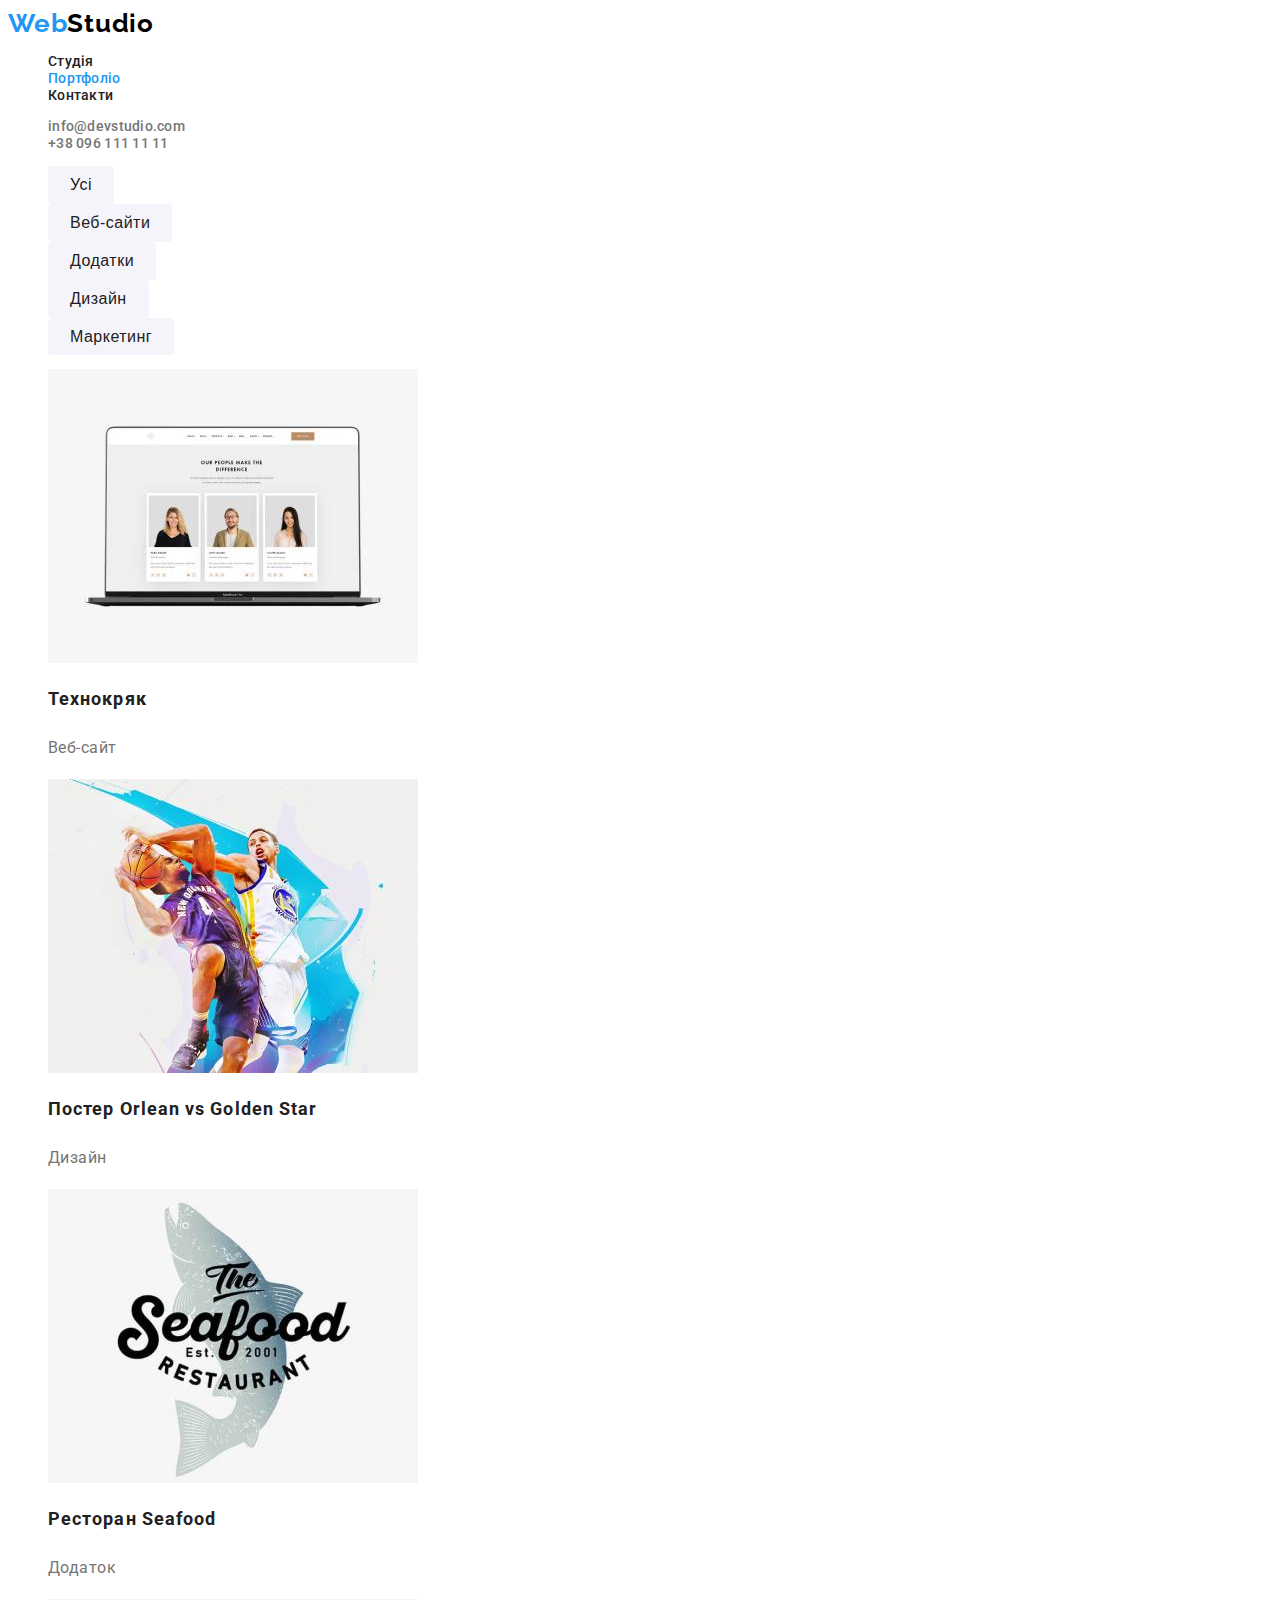
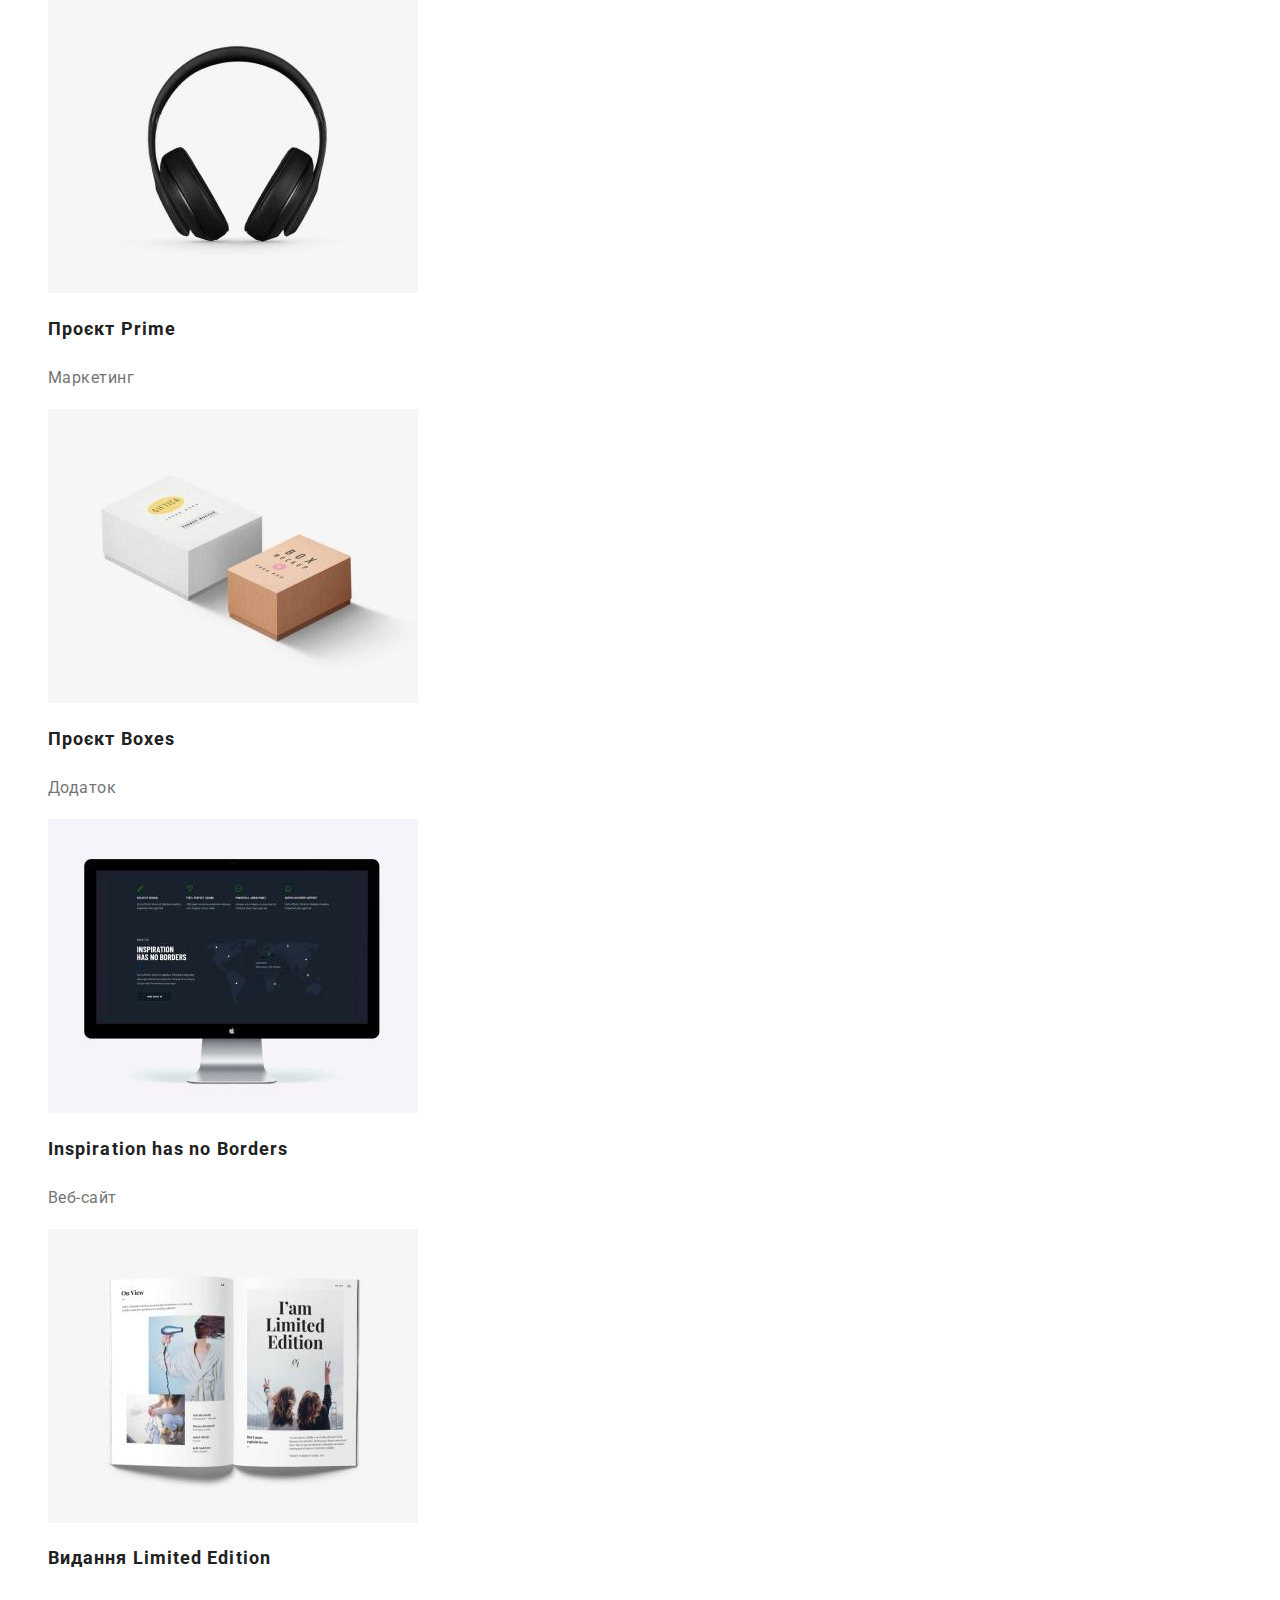
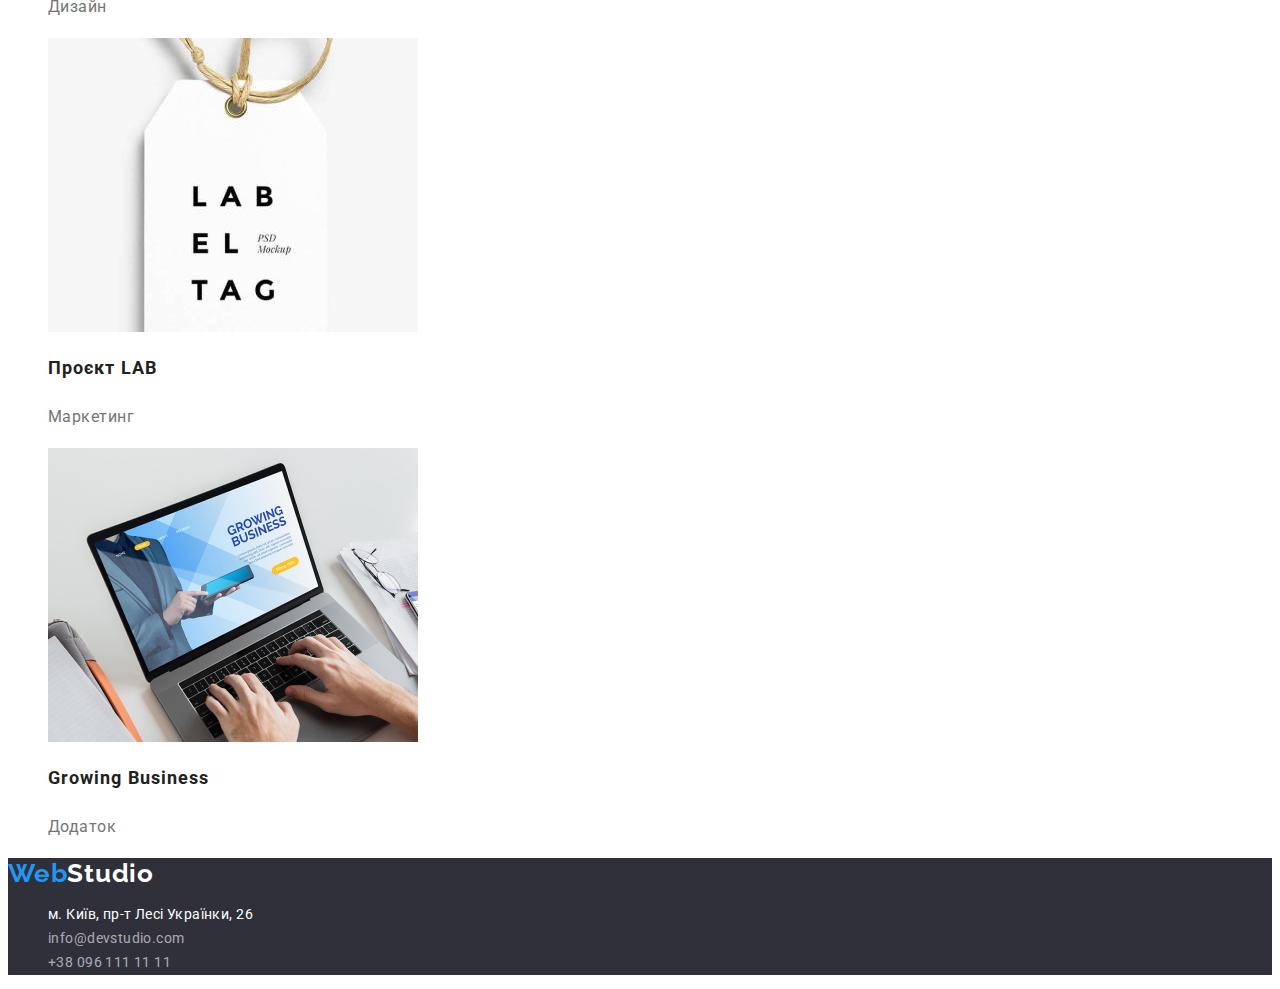
==== portfolio.html @ 070a62f1 "Скопійовані файли з попередньої роботи" ====
<!DOCTYPE html>
<html lang="uk">
  <head>
    <meta charset="UTF-8" />
    <meta http-equiv="X-UA-Compatible" content="IE=edge" />
    <meta name="viewport" content="width=device-width, initial-scale=1.0" />
    <title>Студія</title>
    <link rel="preconnect" href="https://fonts.googleapis.com" />
    <link rel="preconnect" href="https://fonts.gstatic.com" crossorigin />
    <link
      href="https://fonts.googleapis.com/css2?family=Raleway:wght@700&family=Roboto:wght@400;500;700;900&display=swap"
      rel="stylesheet"
    />
    <link rel="stylesheet" href="./css/styles.css" />
  </head>
  <body>
    <!-- Шапка -->
    <header>
      <a class="logo link" href="./index.html" lang="en"
        >Web<span class="logo-main">Studio</span>
      </a>
      <nav>
        <ul class="list site-nav">
          <li><a class="link site-nav-link" href="./index.html">Студія</a></li>
          <li><a class="link site-nav-link current" href="./portfolio.html">Портфоліо</a></li>
          <li><a class="link site-nav-link" href="#">Контакти</a></li>
        </ul>
      </nav>
      <ul class="list contacts">
        <li>
          <a class="contacts-link link" href="mailto:info@devstudio.com" lang="en"
            >info@devstudio.com</a
          >
        </li>
        <li><a class="contacts-link link" href="tel:+380961111111">+38 096 111 11 11</a></li>
      </ul>
    </header>
    <!-- Унікальний вміст -->
    <main>
      <!-- Портфоліо -->
      <section>
        <h1 class="visually-hidden">Портфоліо</h1>
        <ul class="list">
          <li><button class="button" type="button">Усі</button></li>
          <li><button class="button" type="button">Веб-сайти</button></li>
          <li><button class="button" type="button">Додатки</button></li>
          <li><button class="button" type="button">Дизайн</button></li>
          <li><button class="button" type="button">Маркетинг</button></li>
        </ul>
        <ul class="list">
          <li>
            <img
              src="./images/post1.jpg"
              alt="Ноутбук з відкритим веб-сайтом"
              width="370"
              height="294"
            />
            <h2 class="kind-title">Технокряк</h2>
            <p class="kind-text">Веб-сайт</p>
          </li>
          <li>
            <img
              src="./images/post2.jpg"
              alt="Два баскетболісти в боротьбі за м'яч"
              width="370"
              height="294"
            />
            <h2 class="kind-title">Постер <span lang="en">Orlean vs Golden Star</span></h2>
            <p class="kind-text">Дизайн</p>
          </li>
          <li>
            <img
              src="./images/post3.jpg"
              alt="Логотип ресторану. На передньому плані текст, а на задньому риба"
              width="370"
              height="294"
            />
            <h2 class="kind-title">Ресторан <span lang="en">Seafood</span></h2>
            <p class="kind-text">Додаток</p>
          </li>
          <li>
            <img
              src="./images/post4.jpg"
              alt="Чорні безпровідні навушники"
              width="370"
              height="294"
            />
            <h2 class="kind-title">Проєкт <span lang="en">Prime</span></h2>
            <p class="kind-text">Маркетинг</p>
          </li>
          <li>
            <img
              src="./images/post5.jpg"
              alt="Дві закриті коробки з надписами. Менша жовта і більша біла"
              width="370"
              height="294"
            />
            <h2 class="kind-title">Проєкт <span lang="en">Boxes</span></h2>
            <p class="kind-text">Додаток</p>
          </li>
          <li>
            <img src="./images/post6.jpg" alt="Веб-сайт на моніторі" width="370" height="294" />
            <h2 class="kind-title" lang="en">Inspiration has no Borders</h2>
            <p class="kind-text">Веб-сайт</p>
          </li>
          <li>
            <img src="./images/post7.jpg" alt="Розгорнутий журнал" width="370" height="294" />
            <h2 class="kind-title">Видання <span lang="en">Limited Edition</span></h2>
            <p class="kind-text">Дизайн</p>
          </li>
          <li>
            <img
              src="./images/post8.jpg"
              alt="Бирка з назвою на мотузці"
              width="370"
              height="294"
            />
            <h2 class="kind-title">Проєкт <span lang="en">LAB</span></h2>
            <p class="kind-text">Маркетинг</p>
          </li>
          <li>
            <img
              src="./images/post9.jpg"
              alt="Додаток відкритий в ноутбуці з руками на клавіатурі"
              width="370"
              height="294"
            />
            <h2 class="kind-title" lang="en">Growing Business</h2>
            <p class="kind-text">Додаток</p>
          </li>
        </ul>
      </section>
    </main>
    <!-- Підвал -->
    <footer class="foot">
      <a class="logo link" href="./index.html" lang="en"
        >Web<span class="logo-foot">Studio</span></a
      >
      <address class="location">
        <ul class="list">
          <li>
            <a
              class="location-address link"
              href="https://goo.gl/maps/CPtrU1FHBa2aNyZL9"
              target="_blank"
              rel="noopener noreferrer nofollow"
              >м. Київ, пр-т Лесі Українки, 26</a
            >
          </li>
          <li>
            <a class="location-link link" href="mailto:info@devstudio.com" lang="en"
              >info@devstudio.com</a
            >
          </li>
          <li><a class="location-link link" href="tel:+380961111111">+38 096 111 11 11</a></li>
        </ul>
      </address>
    </footer>
  </body>
</html>
---- css/styles.css ----
:root {
  --main-light-color: #ffffff;
  --main-dark-color: #000000;
  --primary-bg-color: #2f303a;
  --secondary-bg-color: #f5f4fa;
  --accent-color: #2196f3;
  --primary-text-color: #212121;
  --secondary-text-color: #757575;
  --thirdy-text-color: rgba(255, 255, 255, 0.6);
  --shadow-btn-color: #188ce8;
}

/* Глобальні стилі */

body {
  color: var(--primary-text-color);
  background-color: var(--main-light-color);
  font-family: Roboto, sans-serif;
  font-size: 14px;
}

.list {
  list-style: none;
}

.link {
  text-decoration: none;
}

.visually-hidden {
  position: absolute;
  white-space: nowrap;
  width: 1px;
  height: 1px;
  overflow: hidden;
  border: 0;
  padding: 0;
  clip: rect(0 0 0 0);
  clip-path: inset(50%);
  margin: -1px;
}

/* Стилі шапки */
/* Логотип */

.logo {
  font-family: Raleway, sans-serif;
  color: var(--accent-color);
  font-weight: 700;
  font-size: 26px;
  line-height: 1.2;
  letter-spacing: 0.03em;
}

.logo-main {
  color: var(--main-dark-color);
}

/* Навігація і контакти*/

.site-nav-link {
  color: var(--primary-text-color);
  font-weight: 500;
  line-height: 1.14;
  letter-spacing: 0.02em;
}

.site-nav-link:hover,
.site-nav-link:focus,
.site-nav-link.current,
.contacts-link:hover,
.contacts-link:focus {
  color: var(--accent-color);
}

/* Контакти */

.contacts-link {
  color: var(--secondary-text-color);
  font-weight: 500;
  line-height: 1.14;
  letter-spacing: 0.02em;
}

/* Стилі головної сторінки */
/* Вітання і замовлення */

.hero {
  background-color: var(--primary-bg-color);
}

.hero-title {
  color: var(--main-light-color);
  font-weight: 900;
  font-size: 44px;
  line-height: 1.36;
  text-align: center;
  letter-spacing: 0.06em;
  text-transform: uppercase;
}

.button-main {
  color: var(--main-light-color);
  font-family: inherit;
  font-weight: 700;
  font-size: 16px;
  line-height: 1.87;
  letter-spacing: 0.06em;
  background-color: var(--accent-color);
  cursor: pointer;
  border-radius: 4px;
  border: none;
  padding: 10px 32px;
}

.button-main:hover,
.button-main:focus {
  background-color: var(--shadow-btn-color);
  box-shadow: 0px 4px 4px rgba(0, 0, 0, 0.15);
}

/* Наші переваги */

.benefits-subtitle {
  font-size: 14px;
  line-height: 1.14;
  letter-spacing: 0.03em;
  text-transform: uppercase;
}

.benefits-text {
  color: var(--secondary-text-color);
  line-height: 1.71;
  letter-spacing: 0.03em;
}

/* Чим ми займаємося */

.title {
  font-size: 36px;
  line-height: 1.17;
  letter-spacing: 0.03em;
  text-align: center;
}

/* Наша кломанда */

.team {
  background-color: var(--secondary-bg-color);
}

.team-member {
  font-weight: 500;
  font-size: 16px;
  letter-spacing: 0.03em;
  line-height: 1.19;
}

.team-prof {
  color: var(--secondary-text-color);
  font-size: 16px;
  letter-spacing: 0.03em;
  line-height: 1.19;
}

/* Підвал */

.logo-foot {
  color: var(--main-light-color);
}

.foot {
  background-color: var(--primary-bg-color);
}

.location-address {
  color: var(--main-light-color);
  font-style: normal;
  font-weight: 400;
  letter-spacing: 0.03em;
  line-height: 1.71;
}

.location-address:hover,
.location-address:focus,
.location-link:hover,
.location-link:focus {
  color: var(--accent-color);
}

.location-link {
  color: var(--thirdy-text-color);
  font-style: normal;
  font-weight: 400;
  line-height: 1.71;
  letter-spacing: 0.03em;
}

/* Портфоліо */

.button {
  color: var(--primary-text-color);
  font-weight: 500;
  font-size: 16px;
  line-height: 1.62;
  border-radius: 4px;
  background-color: var(--secondary-bg-color);
  cursor: pointer;
  border: none;
  padding: 6px 22px;
  letter-spacing: 0.03em;
}

.button:hover,
.button:focus,
.button:active {
  color: var(--main-light-color);
  background-color: var(--accent-color);
  box-shadow: 0px 3px 1px rgba(0, 0, 0, 0.1), 0px 1px 2px rgba(0, 0, 0, 0.08),
    0px 2px 2px rgba(0, 0, 0, 0.12);
}

.kind-title {
  font-size: 18px;
  line-height: 2;
  letter-spacing: 0.06em;
}

.kind-text {
  color: var(--secondary-text-color);
  font-size: 16px;
  line-height: 1.87;
  letter-spacing: 0.03em;
}
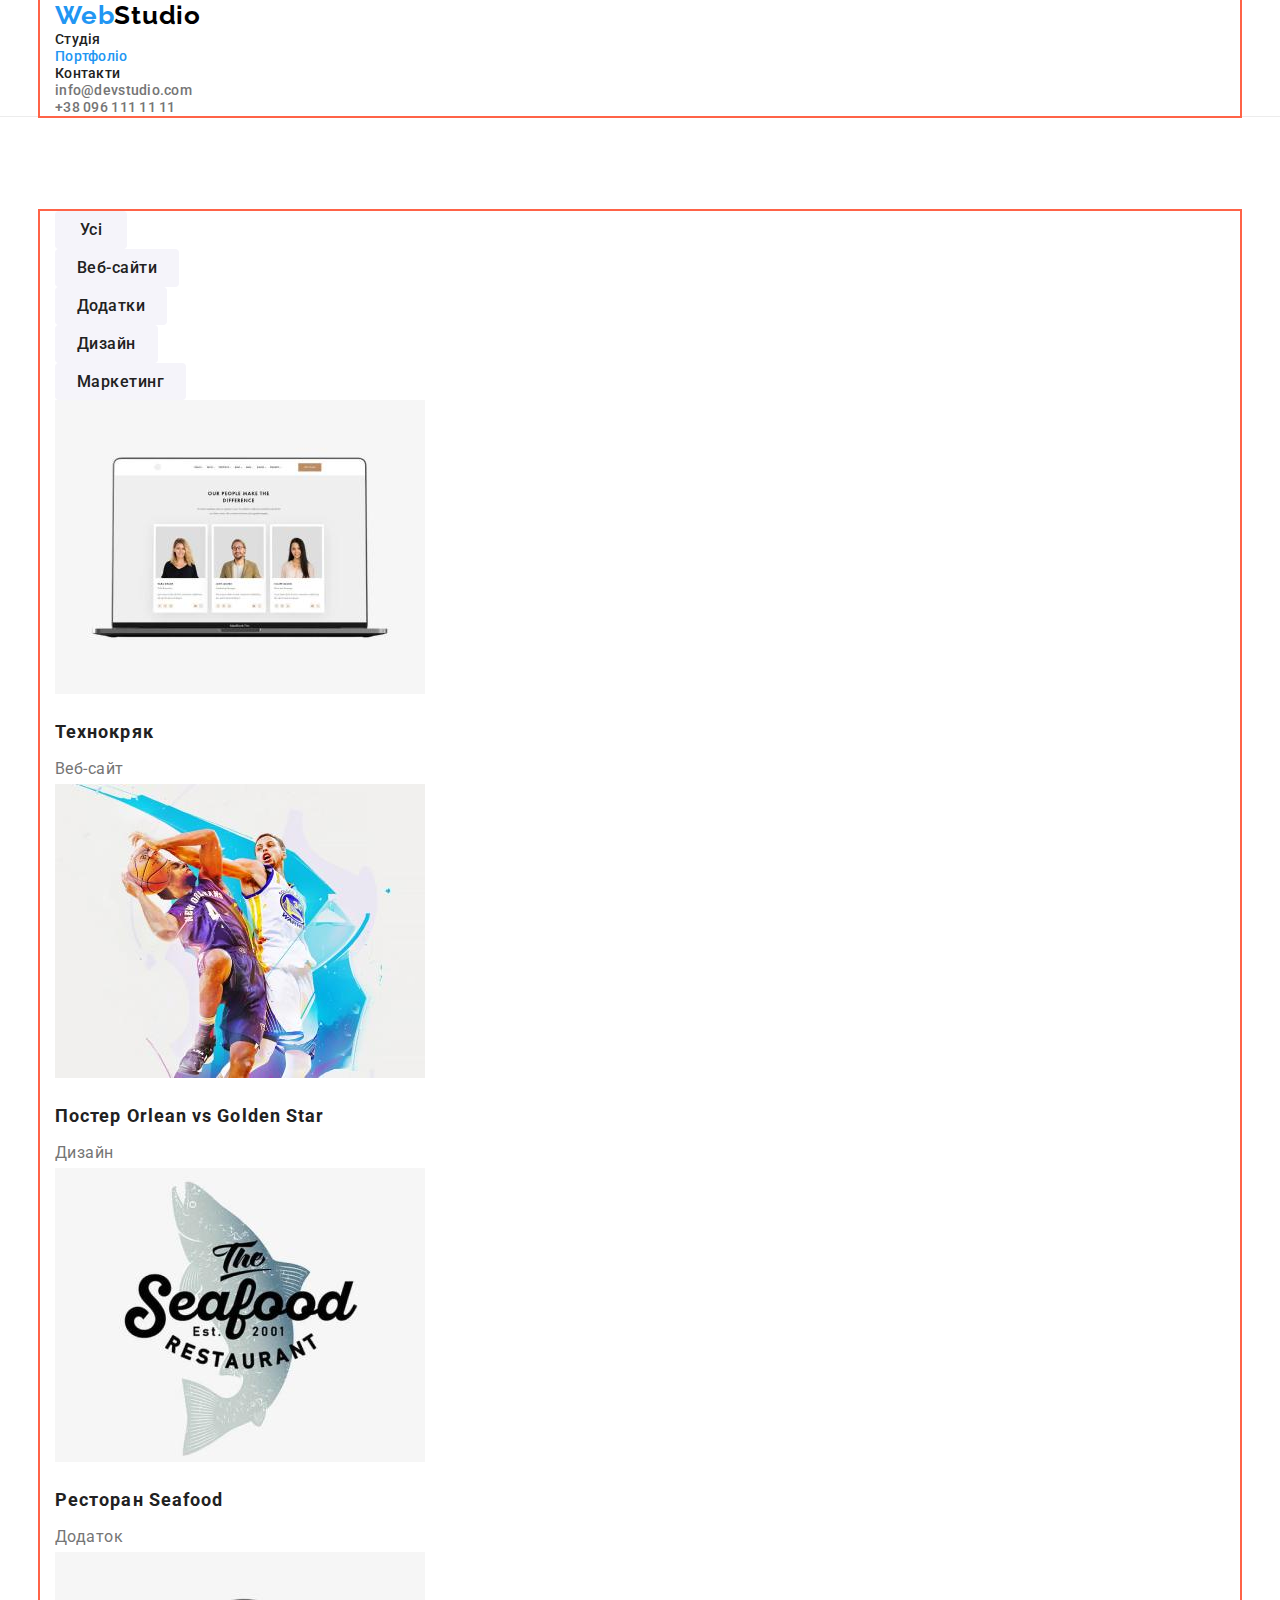
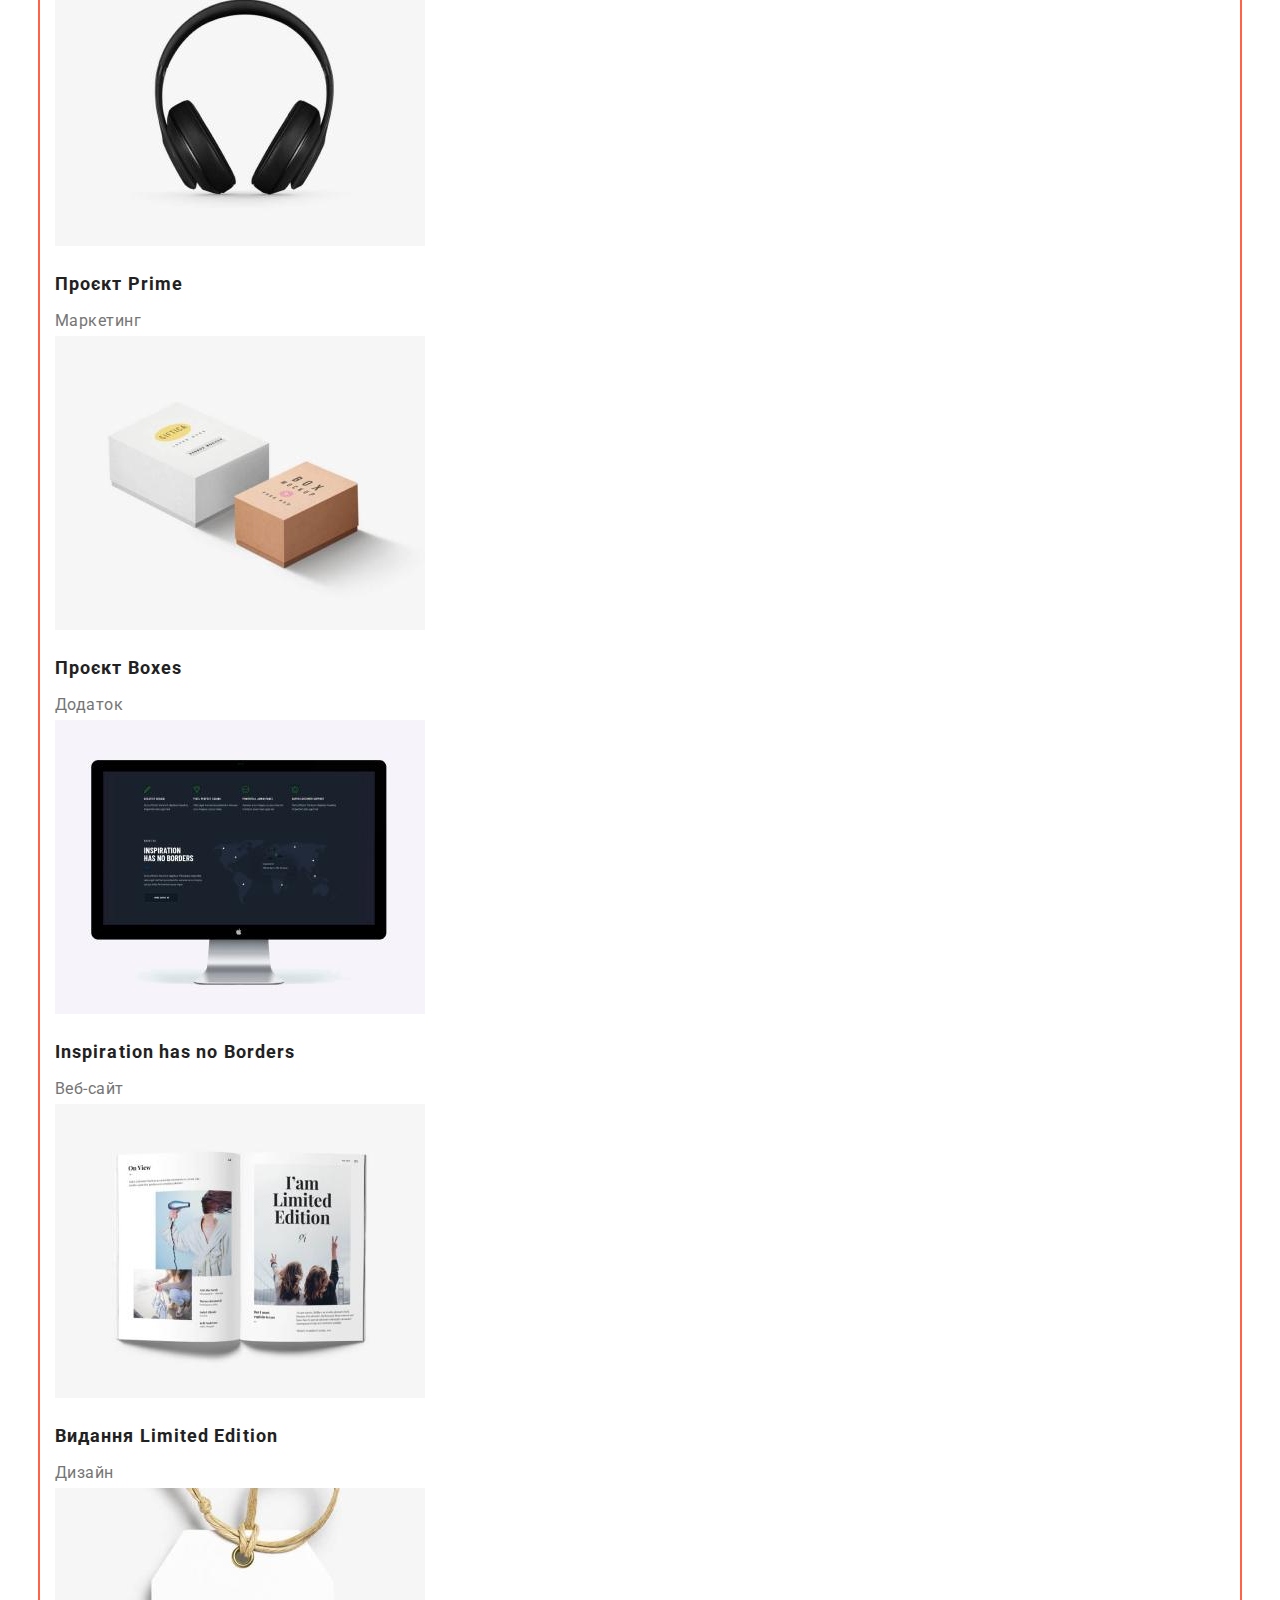
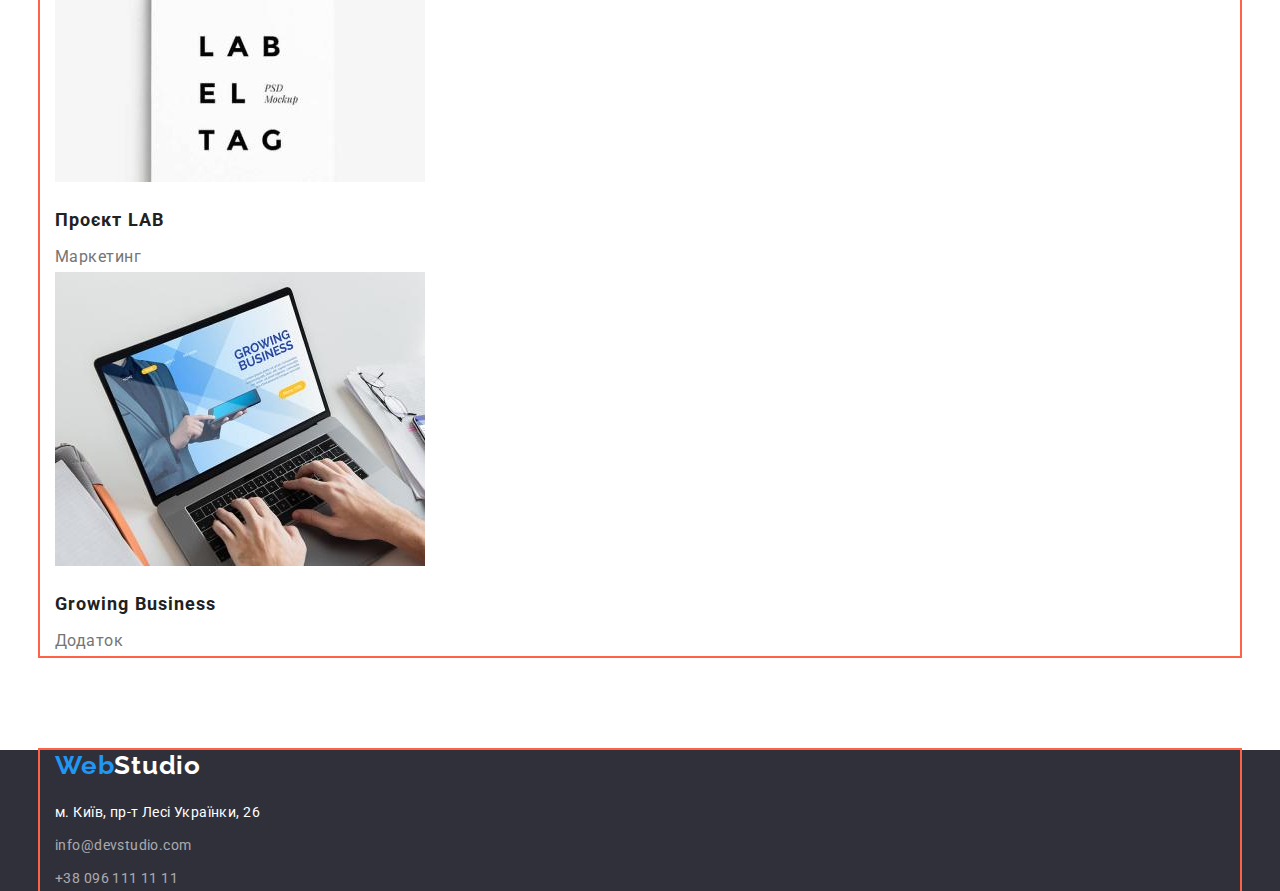
==== commit 1fab2ee5: "Додані відступи" ====
--- a/portfolio.html
+++ b/portfolio.html
@@ -11,150 +11,181 @@
       href="https://fonts.googleapis.com/css2?family=Raleway:wght@700&family=Roboto:wght@400;500;700;900&display=swap"
       rel="stylesheet"
     />
+    <link
+      rel="stylesheet"
+      href="https://cdnjs.cloudflare.com/ajax/libs/modern-normalize/1.1.0/modern-normalize.min.css"
+    />
     <link rel="stylesheet" href="./css/styles.css" />
   </head>
   <body>
     <!-- Шапка -->
     <header>
-      <a class="logo link" href="./index.html" lang="en"
-        >Web<span class="logo-main">Studio</span>
-      </a>
-      <nav>
-        <ul class="list site-nav">
-          <li><a class="link site-nav-link" href="./index.html">Студія</a></li>
-          <li><a class="link site-nav-link current" href="./portfolio.html">Портфоліо</a></li>
-          <li><a class="link site-nav-link" href="#">Контакти</a></li>
+      <div class="container">
+        <a class="logo link" href="./index.html" lang="en"
+          >Web<span class="logo-main">Studio</span>
+        </a>
+        <nav>
+          <ul class="list site-nav">
+            <li><a class="link site-nav-link" href="./index.html">Студія</a></li>
+            <li><a class="link site-nav-link current" href="./portfolio.html">Портфоліо</a></li>
+            <li><a class="link site-nav-link" href="#">Контакти</a></li>
+          </ul>
+        </nav>
+        <ul class="list contacts">
+          <li>
+            <a class="contacts-link link" href="mailto:info@devstudio.com" lang="en"
+              >info@devstudio.com</a
+            >
+          </li>
+          <li><a class="contacts-link link" href="tel:+380961111111">+38 096 111 11 11</a></li>
         </ul>
-      </nav>
-      <ul class="list contacts">
-        <li>
-          <a class="contacts-link link" href="mailto:info@devstudio.com" lang="en"
-            >info@devstudio.com</a
-          >
-        </li>
-        <li><a class="contacts-link link" href="tel:+380961111111">+38 096 111 11 11</a></li>
-      </ul>
+      </div>
     </header>
     <!-- Унікальний вміст -->
     <main>
       <!-- Портфоліо -->
-      <section>
-        <h1 class="visually-hidden">Портфоліо</h1>
-        <ul class="list">
-          <li><button class="button" type="button">Усі</button></li>
-          <li><button class="button" type="button">Веб-сайти</button></li>
-          <li><button class="button" type="button">Додатки</button></li>
-          <li><button class="button" type="button">Дизайн</button></li>
-          <li><button class="button" type="button">Маркетинг</button></li>
-        </ul>
-        <ul class="list">
-          <li>
-            <img
-              src="./images/post1.jpg"
-              alt="Ноутбук з відкритим веб-сайтом"
-              width="370"
-              height="294"
-            />
-            <h2 class="kind-title">Технокряк</h2>
-            <p class="kind-text">Веб-сайт</p>
-          </li>
-          <li>
-            <img
-              src="./images/post2.jpg"
-              alt="Два баскетболісти в боротьбі за м'яч"
-              width="370"
-              height="294"
-            />
-            <h2 class="kind-title">Постер <span lang="en">Orlean vs Golden Star</span></h2>
-            <p class="kind-text">Дизайн</p>
-          </li>
-          <li>
-            <img
-              src="./images/post3.jpg"
-              alt="Логотип ресторану. На передньому плані текст, а на задньому риба"
-              width="370"
-              height="294"
-            />
-            <h2 class="kind-title">Ресторан <span lang="en">Seafood</span></h2>
-            <p class="kind-text">Додаток</p>
-          </li>
-          <li>
-            <img
-              src="./images/post4.jpg"
-              alt="Чорні безпровідні навушники"
-              width="370"
-              height="294"
-            />
-            <h2 class="kind-title">Проєкт <span lang="en">Prime</span></h2>
-            <p class="kind-text">Маркетинг</p>
-          </li>
-          <li>
-            <img
-              src="./images/post5.jpg"
-              alt="Дві закриті коробки з надписами. Менша жовта і більша біла"
-              width="370"
-              height="294"
-            />
-            <h2 class="kind-title">Проєкт <span lang="en">Boxes</span></h2>
-            <p class="kind-text">Додаток</p>
-          </li>
-          <li>
-            <img src="./images/post6.jpg" alt="Веб-сайт на моніторі" width="370" height="294" />
-            <h2 class="kind-title" lang="en">Inspiration has no Borders</h2>
-            <p class="kind-text">Веб-сайт</p>
-          </li>
-          <li>
-            <img src="./images/post7.jpg" alt="Розгорнутий журнал" width="370" height="294" />
-            <h2 class="kind-title">Видання <span lang="en">Limited Edition</span></h2>
-            <p class="kind-text">Дизайн</p>
-          </li>
-          <li>
-            <img
-              src="./images/post8.jpg"
-              alt="Бирка з назвою на мотузці"
-              width="370"
-              height="294"
-            />
-            <h2 class="kind-title">Проєкт <span lang="en">LAB</span></h2>
-            <p class="kind-text">Маркетинг</p>
-          </li>
-          <li>
-            <img
-              src="./images/post9.jpg"
-              alt="Додаток відкритий в ноутбуці з руками на клавіатурі"
-              width="370"
-              height="294"
-            />
-            <h2 class="kind-title" lang="en">Growing Business</h2>
-            <p class="kind-text">Додаток</p>
-          </li>
-        </ul>
+      <section class="section">
+        <div class="container">
+          <h1 class="visually-hidden">Портфоліо</h1>
+          <ul class="list">
+            <li><button class="button button-first" type="button">Усі</button></li>
+            <li><button class="button" type="button">Веб-сайти</button></li>
+            <li><button class="button" type="button">Додатки</button></li>
+            <li><button class="button" type="button">Дизайн</button></li>
+            <li><button class="button" type="button">Маркетинг</button></li>
+          </ul>
+          <ul class="list">
+            <li>
+              <img
+                class="kind-photo"
+                src="./images/post1.jpg"
+                alt="Ноутбук з відкритим веб-сайтом"
+                width="370"
+                height="294"
+              />
+              <h2 class="kind-title">Технокряк</h2>
+              <p class="kind-text">Веб-сайт</p>
+            </li>
+            <li>
+              <img
+                class="kind-photo"
+                src="./images/post2.jpg"
+                alt="Два баскетболісти в боротьбі за м'яч"
+                width="370"
+                height="294"
+              />
+              <h2 class="kind-title">Постер <span lang="en">Orlean vs Golden Star</span></h2>
+              <p class="kind-text">Дизайн</p>
+            </li>
+            <li>
+              <img
+                class="kind-photo"
+                src="./images/post3.jpg"
+                alt="Логотип ресторану. На передньому плані текст, а на задньому риба"
+                width="370"
+                height="294"
+              />
+              <h2 class="kind-title">Ресторан <span lang="en">Seafood</span></h2>
+              <p class="kind-text">Додаток</p>
+            </li>
+            <li>
+              <img
+                class="kind-photo"
+                src="./images/post4.jpg"
+                alt="Чорні безпровідні навушники"
+                width="370"
+                height="294"
+              />
+              <h2 class="kind-title">Проєкт <span lang="en">Prime</span></h2>
+              <p class="kind-text">Маркетинг</p>
+            </li>
+            <li>
+              <img
+                class="kind-photo"
+                src="./images/post5.jpg"
+                alt="Дві закриті коробки з надписами. Менша жовта і більша біла"
+                width="370"
+                height="294"
+              />
+              <h2 class="kind-title">Проєкт <span lang="en">Boxes</span></h2>
+              <p class="kind-text">Додаток</p>
+            </li>
+            <li>
+              <img
+                class="kind-photo"
+                src="./images/post6.jpg"
+                alt="Веб-сайт на моніторі"
+                width="370"
+                height="294"
+              />
+              <h2 class="kind-title" lang="en">Inspiration has no Borders</h2>
+              <p class="kind-text">Веб-сайт</p>
+            </li>
+            <li>
+              <img
+                class="kind-photo"
+                src="./images/post7.jpg"
+                alt="Розгорнутий журнал"
+                width="370"
+                height="294"
+              />
+              <h2 class="kind-title">Видання <span lang="en">Limited Edition</span></h2>
+              <p class="kind-text">Дизайн</p>
+            </li>
+            <li>
+              <img
+                class="kind-photo"
+                src="./images/post8.jpg"
+                alt="Бирка з назвою на мотузці"
+                width="370"
+                height="294"
+              />
+              <h2 class="kind-title">Проєкт <span lang="en">LAB</span></h2>
+              <p class="kind-text">Маркетинг</p>
+            </li>
+            <li>
+              <img
+                class="kind-photo"
+                src="./images/post9.jpg"
+                alt="Додаток відкритий в ноутбуці з руками на клавіатурі"
+                width="370"
+                height="294"
+              />
+              <h2 class="kind-title" lang="en">Growing Business</h2>
+              <p class="kind-text">Додаток</p>
+            </li>
+          </ul>
+        </div>
       </section>
     </main>
     <!-- Підвал -->
     <footer class="foot">
-      <a class="logo link" href="./index.html" lang="en"
-        >Web<span class="logo-foot">Studio</span></a
-      >
-      <address class="location">
-        <ul class="list">
-          <li>
-            <a
-              class="location-address link"
-              href="https://goo.gl/maps/CPtrU1FHBa2aNyZL9"
-              target="_blank"
-              rel="noopener noreferrer nofollow"
-              >м. Київ, пр-т Лесі Українки, 26</a
-            >
-          </li>
-          <li>
-            <a class="location-link link" href="mailto:info@devstudio.com" lang="en"
-              >info@devstudio.com</a
-            >
-          </li>
-          <li><a class="location-link link" href="tel:+380961111111">+38 096 111 11 11</a></li>
-        </ul>
-      </address>
+      <div class="container">
+        <a class="logo link foot-logo" href="./index.html" lang="en"
+          >Web<span class="logo-foot">Studio</span></a
+        >
+        <address class="location">
+          <ul class="list">
+            <li class="location-item">
+              <a
+                class="location-address link"
+                href="https://goo.gl/maps/CPtrU1FHBa2aNyZL9"
+                target="_blank"
+                rel="noopener noreferrer nofollow"
+                >м. Київ, пр-т Лесі Українки, 26</a
+              >
+            </li>
+            <li class="location-item">
+              <a class="location-link link" href="mailto:info@devstudio.com" lang="en"
+                >info@devstudio.com</a
+              >
+            </li>
+            <li class="location-item">
+              <a class="location-link link" href="tel:+380961111111">+38 096 111 11 11</a>
+            </li>
+          </ul>
+        </address>
+      </div>
     </footer>
   </body>
 </html>
--- a/css/styles.css
+++ b/css/styles.css
@@ -8,6 +8,7 @@
   --secondary-text-color: #757575;
   --thirdy-text-color: rgba(255, 255, 255, 0.6);
   --shadow-btn-color: #188ce8;
+  --line-color: #ececec;
 }
 
 /* Глобальні стилі */
@@ -26,6 +27,32 @@
 .link {
   text-decoration: none;
 }
+
+h1,
+h2,
+h3,
+p,
+ul {
+  margin: 0;
+  padding: 0;
+}
+
+.container {
+  margin-left: auto;
+  margin-right: auto;
+  padding-left: 15px;
+  padding-right: 15px;
+
+  width: 1200px;
+  outline: 2px solid tomato;
+}
+
+.section {
+  padding-top: 94px;
+  padding-bottom: 94px;
+}
+
+/* Стилі для прихованих заголовків */
 
 .visually-hidden {
   position: absolute;
@@ -41,6 +68,11 @@
 }
 
 /* Стилі шапки */
+
+header {
+  border-bottom: 1px solid var(--line-color);
+}
+
 /* Логотип */
 
 .logo {
@@ -87,9 +119,12 @@
 
 .hero {
   background-color: var(--primary-bg-color);
+  text-align: center;
 }
 
 .hero-title {
+  margin-bottom: 30px;
+
   color: var(--main-light-color);
   font-weight: 900;
   font-size: 44px;
@@ -122,6 +157,8 @@
 /* Наші переваги */
 
 .benefits-subtitle {
+  margin-bottom: 10px;
+
   font-size: 14px;
   line-height: 1.14;
   letter-spacing: 0.03em;
@@ -136,20 +173,37 @@
 
 /* Чим ми займаємося */
 
+.actings {
+  padding-top: 0;
+}
+
 .title {
+  margin-bottom: 50px;
+
   font-size: 36px;
   line-height: 1.17;
   letter-spacing: 0.03em;
   text-align: center;
 }
 
+.actings-photo {
+  display: block;
+}
+
 /* Наша кломанда */
 
 .team {
   background-color: var(--secondary-bg-color);
 }
 
+.team-photo {
+  margin-bottom: 30px;
+  display: block;
+}
+
 .team-member {
+  margin-bottom: 10px;
+
   font-weight: 500;
   font-size: 16px;
   letter-spacing: 0.03em;
@@ -165,12 +219,17 @@
 
 /* Підвал */
 
-.logo-foot {
-  color: var(--main-light-color);
-}
-
 .foot {
   background-color: var(--primary-bg-color);
+}
+
+.logo-foot {
+  color: var(--main-light-color);
+}
+
+.foot-logo {
+  margin-bottom: 20px;
+  display: inline-block;
 }
 
 .location-address {
@@ -194,6 +253,10 @@
   font-weight: 400;
   line-height: 1.71;
   letter-spacing: 0.03em;
+}
+
+.location-item:not(:last-child) {
+  margin-bottom: 9px;
 }
 
 /* Портфоліо */
@@ -211,6 +274,10 @@
   letter-spacing: 0.03em;
 }
 
+.button-first {
+  padding: 6px 25px;
+}
+
 .button:hover,
 .button:focus,
 .button:active {
@@ -220,7 +287,14 @@
     0px 2px 2px rgba(0, 0, 0, 0.12);
 }
 
+.kind-photo {
+  margin-bottom: 20px;
+  display: block;
+}
+
 .kind-title {
+  margin-bottom: 4px;
+
   font-size: 18px;
   line-height: 2;
   letter-spacing: 0.06em;
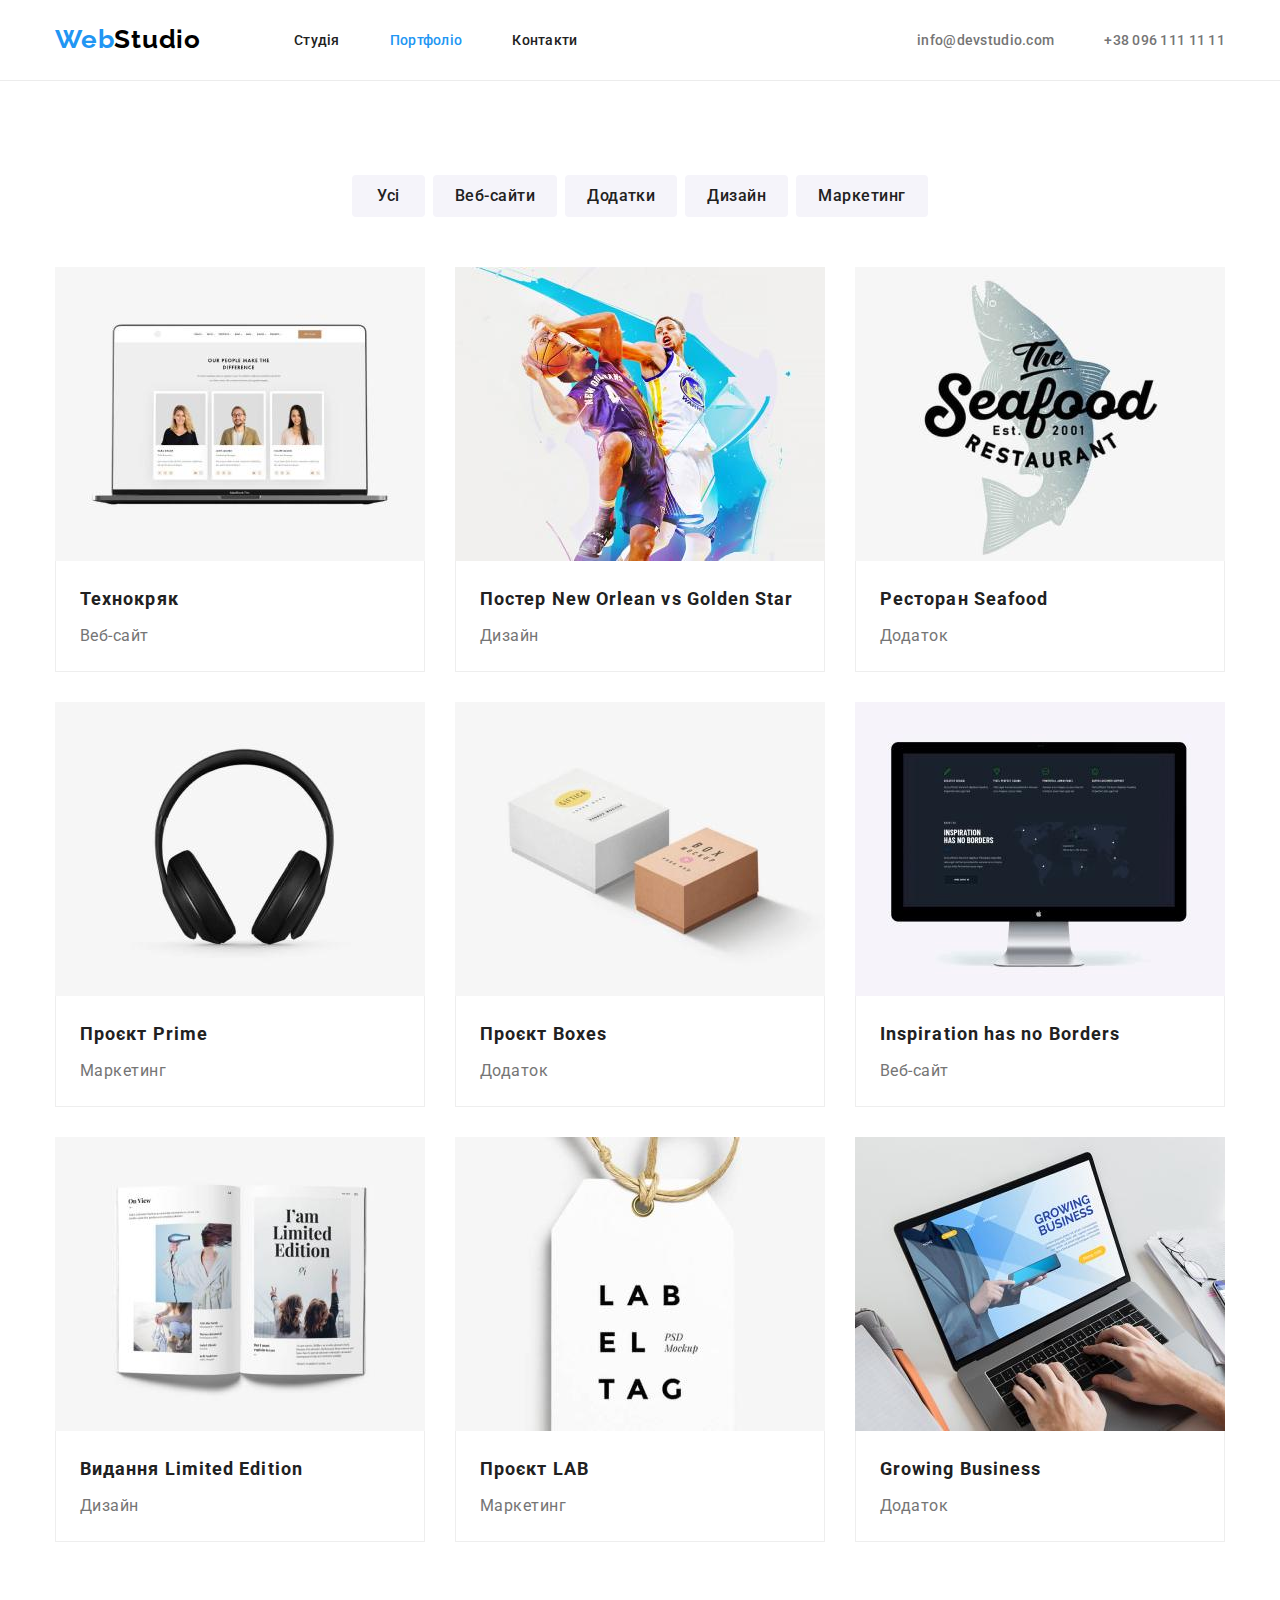
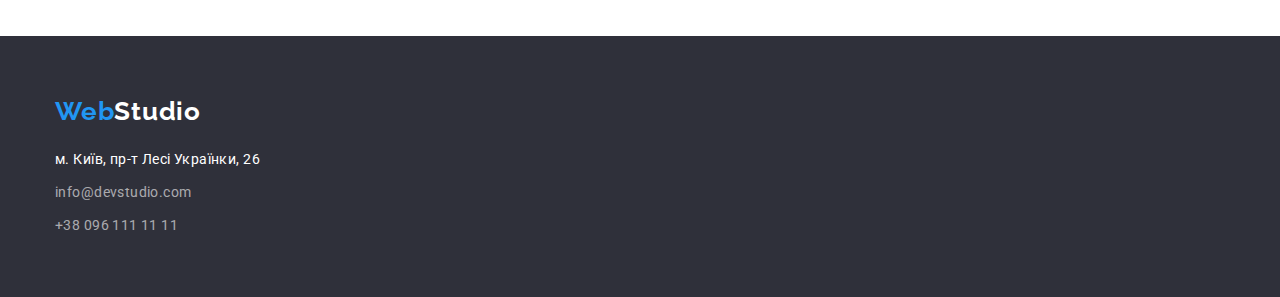
==== commit 53b9a1aa: "Додане розташування за Flexbox" ====
--- a/portfolio.html
+++ b/portfolio.html
@@ -20,24 +20,30 @@
   <body>
     <!-- Шапка -->
     <header>
-      <div class="container">
-        <a class="logo link" href="./index.html" lang="en"
-          >Web<span class="logo-main">Studio</span>
-        </a>
-        <nav>
+      <div class="container main-head">
+        <nav class="main-nav">
+          <a class="logo-main logo link" href="./index.html" lang="en"
+            >Web<span class="logo-head">Studio</span></a
+          >
           <ul class="list site-nav">
-            <li><a class="link site-nav-link" href="./index.html">Студія</a></li>
-            <li><a class="link site-nav-link current" href="./portfolio.html">Портфоліо</a></li>
-            <li><a class="link site-nav-link" href="#">Контакти</a></li>
+            <li class="site-nav-item">
+              <a class="link site-nav-link" href="./index.html">Студія</a>
+            </li>
+            <li class="site-nav-item">
+              <a class="link site-nav-link current" href="./portfolio.html">Портфоліо</a>
+            </li>
+            <li class="site-nav-item"><a class="link site-nav-link" href="#">Контакти</a></li>
           </ul>
         </nav>
         <ul class="list contacts">
-          <li>
+          <li class="contacts-item">
             <a class="contacts-link link" href="mailto:info@devstudio.com" lang="en"
               >info@devstudio.com</a
             >
           </li>
-          <li><a class="contacts-link link" href="tel:+380961111111">+38 096 111 11 11</a></li>
+          <li class="contacts-item">
+            <a class="contacts-link link" href="tel:+380961111111">+38 096 111 11 11</a>
+          </li>
         </ul>
       </div>
     </header>
@@ -47,15 +53,17 @@
       <section class="section">
         <div class="container">
           <h1 class="visually-hidden">Портфоліо</h1>
-          <ul class="list">
-            <li><button class="button button-first" type="button">Усі</button></li>
-            <li><button class="button" type="button">Веб-сайти</button></li>
-            <li><button class="button" type="button">Додатки</button></li>
-            <li><button class="button" type="button">Дизайн</button></li>
-            <li><button class="button" type="button">Маркетинг</button></li>
-          </ul>
-          <ul class="list">
-            <li>
+          <ul class="list button-list">
+            <li class="button-item">
+              <button class="button button-first" type="button">Усі</button>
+            </li>
+            <li class="button-item"><button class="button" type="button">Веб-сайти</button></li>
+            <li class="button-item"><button class="button" type="button">Додатки</button></li>
+            <li class="button-item"><button class="button" type="button">Дизайн</button></li>
+            <li class="button-item"><button class="button" type="button">Маркетинг</button></li>
+          </ul>
+          <ul class="list kind-list">
+            <li class="kind-item">
               <img
                 class="kind-photo"
                 src="./images/post1.jpg"
@@ -63,10 +71,12 @@
                 width="370"
                 height="294"
               />
-              <h2 class="kind-title">Технокряк</h2>
-              <p class="kind-text">Веб-сайт</p>
-            </li>
-            <li>
+              <div class="kind-card">
+                <h2 class="kind-title">Технокряк</h2>
+                <p class="kind-text">Веб-сайт</p>
+              </div>
+            </li>
+            <li class="kind-item">
               <img
                 class="kind-photo"
                 src="./images/post2.jpg"
@@ -74,10 +84,12 @@
                 width="370"
                 height="294"
               />
-              <h2 class="kind-title">Постер <span lang="en">Orlean vs Golden Star</span></h2>
-              <p class="kind-text">Дизайн</p>
-            </li>
-            <li>
+              <div class="kind-card">
+                <h2 class="kind-title">Постер <span lang="en">New Orlean vs Golden Star</span></h2>
+                <p class="kind-text">Дизайн</p>
+              </div>
+            </li>
+            <li class="kind-item">
               <img
                 class="kind-photo"
                 src="./images/post3.jpg"
@@ -85,10 +97,12 @@
                 width="370"
                 height="294"
               />
-              <h2 class="kind-title">Ресторан <span lang="en">Seafood</span></h2>
-              <p class="kind-text">Додаток</p>
-            </li>
-            <li>
+              <div class="kind-card">
+                <h2 class="kind-title">Ресторан <span lang="en">Seafood</span></h2>
+                <p class="kind-text">Додаток</p>
+              </div>
+            </li>
+            <li class="kind-item">
               <img
                 class="kind-photo"
                 src="./images/post4.jpg"
@@ -96,10 +110,12 @@
                 width="370"
                 height="294"
               />
-              <h2 class="kind-title">Проєкт <span lang="en">Prime</span></h2>
-              <p class="kind-text">Маркетинг</p>
-            </li>
-            <li>
+              <div class="kind-card">
+                <h2 class="kind-title">Проєкт <span lang="en">Prime</span></h2>
+                <p class="kind-text">Маркетинг</p>
+              </div>
+            </li>
+            <li class="kind-item">
               <img
                 class="kind-photo"
                 src="./images/post5.jpg"
@@ -107,10 +123,12 @@
                 width="370"
                 height="294"
               />
-              <h2 class="kind-title">Проєкт <span lang="en">Boxes</span></h2>
-              <p class="kind-text">Додаток</p>
-            </li>
-            <li>
+              <div class="kind-card">
+                <h2 class="kind-title">Проєкт <span lang="en">Boxes</span></h2>
+                <p class="kind-text">Додаток</p>
+              </div>
+            </li>
+            <li class="kind-item">
               <img
                 class="kind-photo"
                 src="./images/post6.jpg"
@@ -118,10 +136,12 @@
                 width="370"
                 height="294"
               />
-              <h2 class="kind-title" lang="en">Inspiration has no Borders</h2>
-              <p class="kind-text">Веб-сайт</p>
-            </li>
-            <li>
+              <div class="kind-card">
+                <h2 class="kind-title" lang="en">Inspiration has no Borders</h2>
+                <p class="kind-text">Веб-сайт</p>
+              </div>
+            </li>
+            <li class="kind-item">
               <img
                 class="kind-photo"
                 src="./images/post7.jpg"
@@ -129,10 +149,12 @@
                 width="370"
                 height="294"
               />
-              <h2 class="kind-title">Видання <span lang="en">Limited Edition</span></h2>
-              <p class="kind-text">Дизайн</p>
-            </li>
-            <li>
+              <div class="kind-card">
+                <h2 class="kind-title">Видання <span lang="en">Limited Edition</span></h2>
+                <p class="kind-text">Дизайн</p>
+              </div>
+            </li>
+            <li class="kind-item">
               <img
                 class="kind-photo"
                 src="./images/post8.jpg"
@@ -140,10 +162,12 @@
                 width="370"
                 height="294"
               />
-              <h2 class="kind-title">Проєкт <span lang="en">LAB</span></h2>
-              <p class="kind-text">Маркетинг</p>
-            </li>
-            <li>
+              <div class="kind-card">
+                <h2 class="kind-title">Проєкт <span lang="en">LAB</span></h2>
+                <p class="kind-text">Маркетинг</p>
+              </div>
+            </li>
+            <li class="kind-item">
               <img
                 class="kind-photo"
                 src="./images/post9.jpg"
@@ -151,8 +175,10 @@
                 width="370"
                 height="294"
               />
-              <h2 class="kind-title" lang="en">Growing Business</h2>
-              <p class="kind-text">Додаток</p>
+              <div class="kind-card">
+                <h2 class="kind-title" lang="en">Growing Business</h2>
+                <p class="kind-text">Додаток</p>
+              </div>
             </li>
           </ul>
         </div>
--- a/css/styles.css
+++ b/css/styles.css
@@ -9,9 +9,10 @@
   --thirdy-text-color: rgba(255, 255, 255, 0.6);
   --shadow-btn-color: #188ce8;
   --line-color: #ececec;
-}
-
-/* Глобальні стилі */
+  --main-border-color: #eeeeee;
+}
+
+/* ==================== Глобальні стилі ====================*/
 
 body {
   color: var(--primary-text-color);
@@ -33,8 +34,9 @@
 h3,
 p,
 ul {
-  margin: 0;
-  padding: 0;
+  margin-top: 0;
+  margin-bottom: 0;
+  padding-left: 0;
 }
 
 .container {
@@ -44,7 +46,6 @@
   padding-right: 15px;
 
   width: 1200px;
-  outline: 2px solid tomato;
 }
 
 .section {
@@ -67,33 +68,69 @@
   margin: -1px;
 }
 
-/* Стилі шапки */
+/* ==================== Глобальні стилі ====================*/
+
+/* ==================== Стилі шапки ====================*/
 
 header {
   border-bottom: 1px solid var(--line-color);
 }
 
-/* Логотип */
+.main-head {
+  display: flex;
+  align-items: center;
+  justify-content: flex-start;
+}
+
+/* ==================== Логотип ====================*/
 
 .logo {
   font-family: Raleway, sans-serif;
   color: var(--accent-color);
   font-weight: 700;
   font-size: 26px;
-  line-height: 1.2;
+  line-height: calc(31 / 26);
   letter-spacing: 0.03em;
 }
 
 .logo-main {
+  display: block;
+  margin-right: 93px;
+  padding-top: 24px;
+  padding-bottom: 25px;
+}
+
+.logo-head {
   color: var(--main-dark-color);
 }
-
-/* Навігація і контакти*/
+/* ==================== Логотип ====================*/
+/* ==================== Навігація і контакти ====================*/
+
+.main-nav {
+  display: flex;
+  align-items: center;
+}
+
+.site-nav {
+  display: flex;
+}
+
+.site-nav-item:not(:last-child) {
+  margin-right: 50px;
+}
+
+/* .site-nav-item + .site-nav-item {
+  margin-left: 50px;
+} */
 
 .site-nav-link {
+  display: block;
+  padding-top: 32px;
+  padding-bottom: 32px;
+
   color: var(--primary-text-color);
   font-weight: 500;
-  line-height: 1.14;
+  line-height: calc(16 / 14);
   letter-spacing: 0.02em;
 }
 
@@ -105,30 +142,52 @@
   color: var(--accent-color);
 }
 
-/* Контакти */
+/* ==================== Навігація і контакти ====================*/
+/* ==================== Контакти ==================== */
+
+.contacts {
+  display: flex;
+  margin-left: auto;
+}
+
+.contacts-item:not(:last-child) {
+  margin-right: 50px;
+}
 
 .contacts-link {
+  display: block;
+  padding-top: 32px;
+  padding-bottom: 32px;
+
   color: var(--secondary-text-color);
   font-weight: 500;
-  line-height: 1.14;
+  line-height: calc(16 / 14);
   letter-spacing: 0.02em;
 }
-
-/* Стилі головної сторінки */
-/* Вітання і замовлення */
+/* ==================== Контакти ==================== */
+/* ==================== Стилі шапки ====================*/
+
+/* ==================== Стилі головної сторінки ====================*/
+/* ==================== Вітання і замовлення ====================*/
 
 .hero {
+  padding-top: 200px;
+  padding-bottom: 200px;
   background-color: var(--primary-bg-color);
   text-align: center;
 }
 
 .hero-title {
   margin-bottom: 30px;
+  max-width: 696px;
+  margin-left: auto;
+  margin-right: auto;
+  text-align: center;
 
   color: var(--main-light-color);
   font-weight: 900;
   font-size: 44px;
-  line-height: 1.36;
+  line-height: calc(60 / 44);
   text-align: center;
   letter-spacing: 0.06em;
   text-transform: uppercase;
@@ -139,7 +198,7 @@
   font-family: inherit;
   font-weight: 700;
   font-size: 16px;
-  line-height: 1.87;
+  line-height: calc(30 / 16);
   letter-spacing: 0.06em;
   background-color: var(--accent-color);
   cursor: pointer;
@@ -154,34 +213,60 @@
   box-shadow: 0px 4px 4px rgba(0, 0, 0, 0.15);
 }
 
-/* Наші переваги */
+/* ==================== Вітання і замовлення ====================*/
+/* ==================== Наші переваги ====================*/
+
+.benefits-list {
+  display: flex;
+}
+
+.benefits-item {
+  width: 270px;
+}
+
+.benefits-item:not(:last-child) {
+  margin-right: 30px;
+}
 
 .benefits-subtitle {
   margin-bottom: 10px;
 
   font-size: 14px;
-  line-height: 1.14;
+  line-height: calc(16 / 14);
   letter-spacing: 0.03em;
   text-transform: uppercase;
 }
 
 .benefits-text {
   color: var(--secondary-text-color);
-  line-height: 1.71;
-  letter-spacing: 0.03em;
-}
-
-/* Чим ми займаємося */
+  line-height: calc(24 / 14);
+  letter-spacing: 0.03em;
+}
+
+/* ==================== Наші переваги ====================*/
+/* ==================== Чим ми займаємося ====================*/
 
 .actings {
   padding-top: 0;
 }
 
+.actings-list {
+  display: flex;
+}
+
+.actings-item {
+  width: 370px;
+}
+
+.actings-item:not(:last-child) {
+  margin-right: 30px;
+}
+
 .title {
   margin-bottom: 50px;
 
   font-size: 36px;
-  line-height: 1.17;
+  line-height: calc(42 / 36);
   letter-spacing: 0.03em;
   text-align: center;
 }
@@ -190,12 +275,27 @@
   display: block;
 }
 
-/* Наша кломанда */
+/* ==================== Чим ми займаємося ====================*/
+/* ==================== Наша кломанда ====================*/
 
 .team {
   background-color: var(--secondary-bg-color);
 }
 
+.team-list {
+  display: flex;
+}
+
+.team-item {
+  padding-bottom: 30px;
+  width: 270px;
+  text-align: center;
+}
+
+.team-item:not(:last-child) {
+  margin-right: 30px;
+}
+
 .team-photo {
   margin-bottom: 30px;
   display: block;
@@ -207,20 +307,25 @@
   font-weight: 500;
   font-size: 16px;
   letter-spacing: 0.03em;
-  line-height: 1.19;
+  line-height: calc(19 / 16);
 }
 
 .team-prof {
   color: var(--secondary-text-color);
   font-size: 16px;
   letter-spacing: 0.03em;
-  line-height: 1.19;
-}
-
-/* Підвал */
+  line-height: calc(19 / 16);
+}
+
+/* ==================== Наша кломанда ====================*/
+/* ==================== Стилі головної сторінки ====================*/
+
+/* ==================== Підвал ====================*/
 
 .foot {
   background-color: var(--primary-bg-color);
+  padding-top: 60px;
+  padding-bottom: 60px;
 }
 
 .logo-foot {
@@ -237,7 +342,7 @@
   font-style: normal;
   font-weight: 400;
   letter-spacing: 0.03em;
-  line-height: 1.71;
+  line-height: calc(24 / 14);
 }
 
 .location-address:hover,
@@ -251,7 +356,7 @@
   color: var(--thirdy-text-color);
   font-style: normal;
   font-weight: 400;
-  line-height: 1.71;
+  line-height: calc(24 / 14);
   letter-spacing: 0.03em;
 }
 
@@ -259,13 +364,15 @@
   margin-bottom: 9px;
 }
 
-/* Портфоліо */
-
+/* ==================== Підвал ====================*/
+
+/* ==================== Портфоліо ====================*/
+/* ==================== Кноки ====================*/
 .button {
   color: var(--primary-text-color);
   font-weight: 500;
   font-size: 16px;
-  line-height: 1.62;
+  line-height: calc(26 / 14);
   border-radius: 4px;
   background-color: var(--secondary-bg-color);
   cursor: pointer;
@@ -287,8 +394,38 @@
     0px 2px 2px rgba(0, 0, 0, 0.12);
 }
 
+.button-list {
+  display: flex;
+  justify-content: center;
+  margin-bottom: 50px;
+}
+
+.button-item:not(:last-child) {
+  margin-right: 8px;
+}
+
+/* ==================== Кноки ====================*/
+/* ==================== Картки ====================*/
+
+.kind-list {
+  display: flex;
+  flex-wrap: wrap;
+  margin: -15px;
+}
+
+.kind-item {
+  width: 370px;
+  margin: 15px;
+}
+
+.kind-card {
+  padding: 20px 24px;
+  border-bottom: 1px solid #eeeeee;
+  border-left: 1px solid #eeeeee;
+  border-right: 1px solid #eeeeee;
+}
+
 .kind-photo {
-  margin-bottom: 20px;
   display: block;
 }
 
@@ -296,13 +433,16 @@
   margin-bottom: 4px;
 
   font-size: 18px;
-  line-height: 2;
+  line-height: calc(36 / 18);
   letter-spacing: 0.06em;
 }
 
 .kind-text {
   color: var(--secondary-text-color);
   font-size: 16px;
-  line-height: 1.87;
-  letter-spacing: 0.03em;
-}
+  line-height: calc(30 / 16);
+  letter-spacing: 0.03em;
+}
+
+/* ==================== Картки ====================*/
+/* ==================== Портфоліо ====================*/
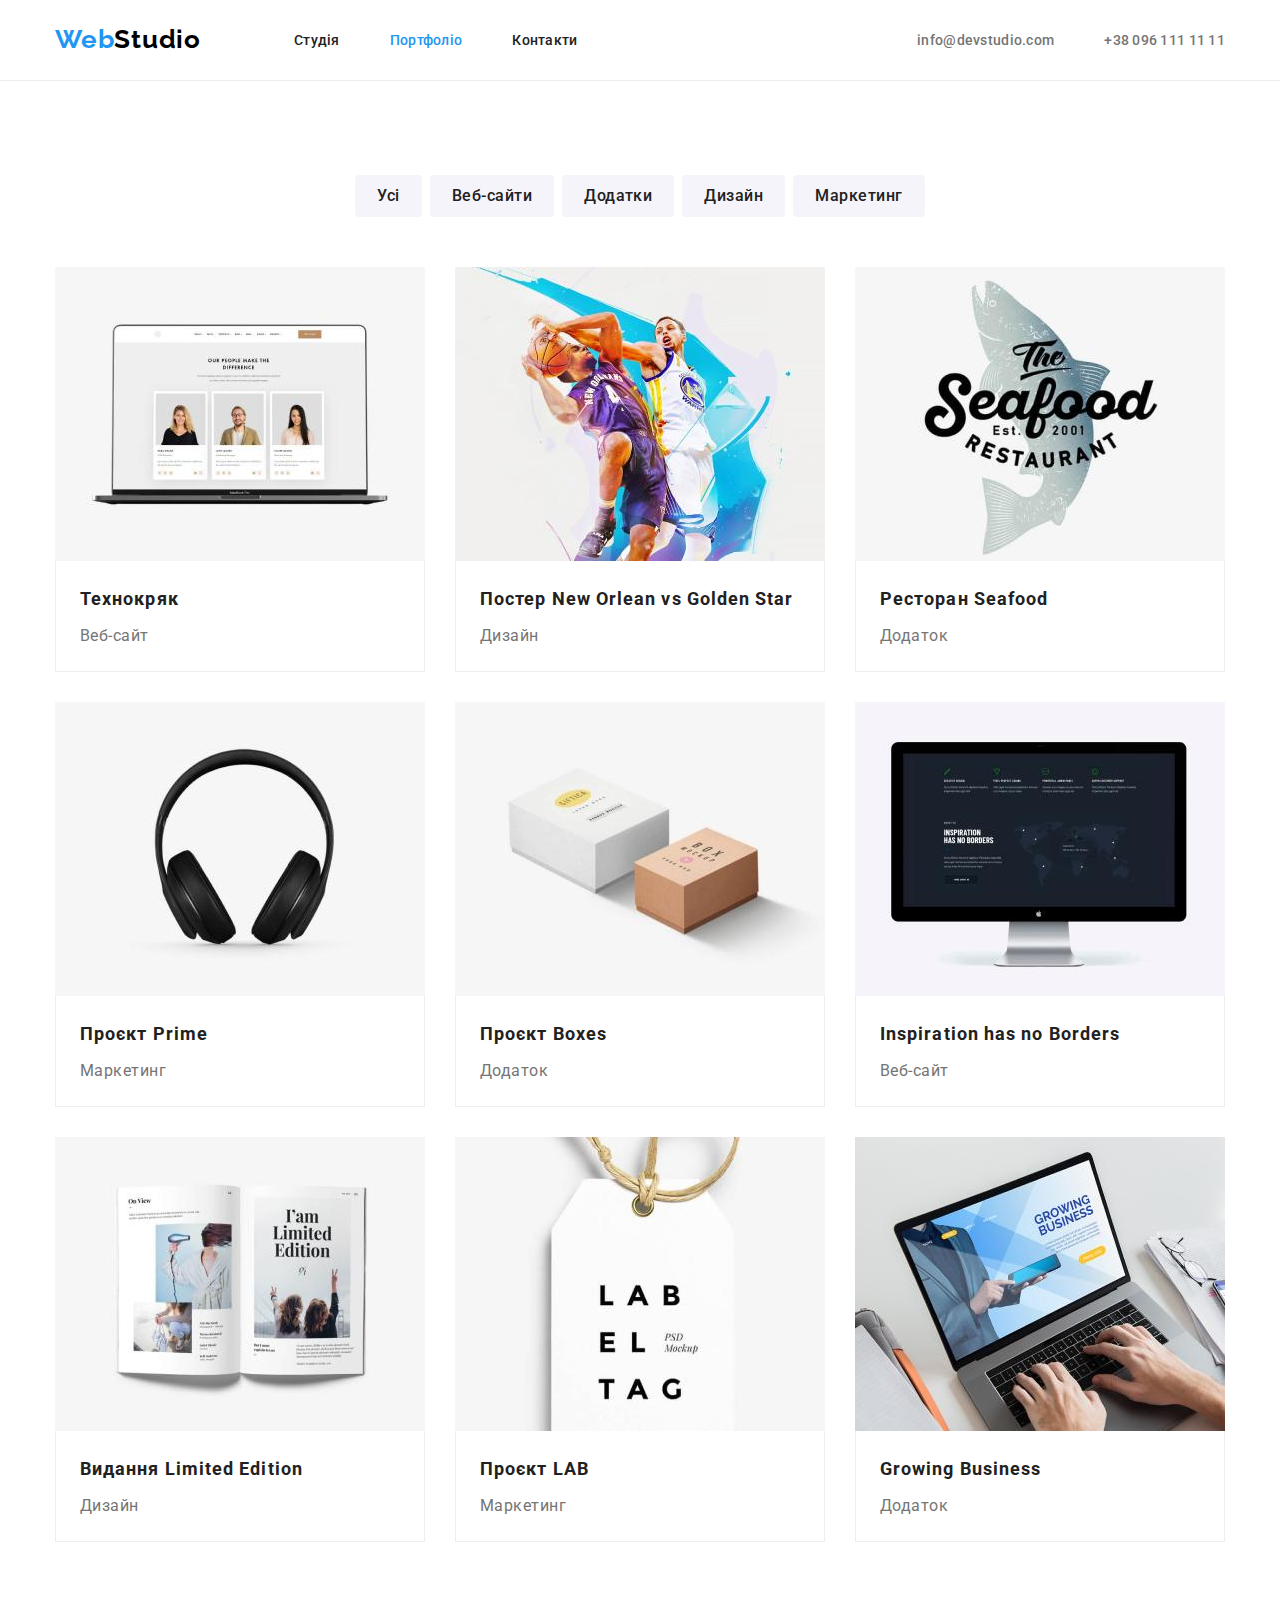
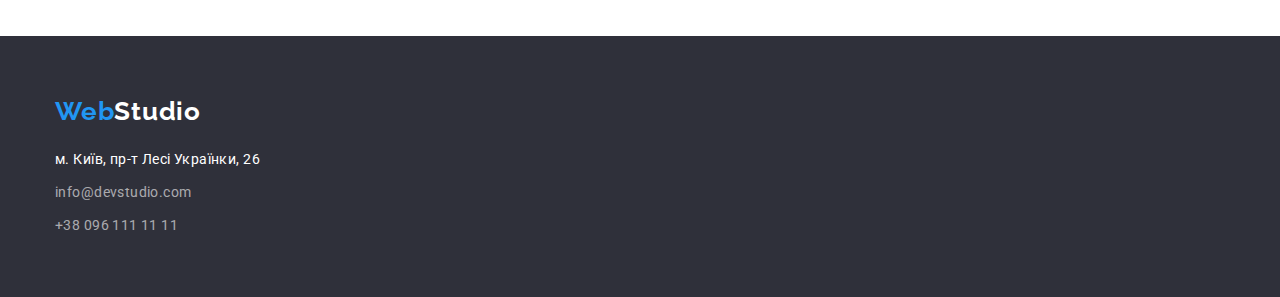
==== commit 4a3780b1: "Зміна падінгів першої кнопки" ====
--- a/portfolio.html
+++ b/portfolio.html
@@ -55,7 +55,7 @@
           <h1 class="visually-hidden">Портфоліо</h1>
           <ul class="list button-list">
             <li class="button-item">
-              <button class="button button-first" type="button">Усі</button>
+              <button class="button" type="button">Усі</button>
             </li>
             <li class="button-item"><button class="button" type="button">Веб-сайти</button></li>
             <li class="button-item"><button class="button" type="button">Додатки</button></li>
--- a/css/styles.css
+++ b/css/styles.css
@@ -182,13 +182,11 @@
   max-width: 696px;
   margin-left: auto;
   margin-right: auto;
-  text-align: center;
 
   color: var(--main-light-color);
   font-weight: 900;
   font-size: 44px;
   line-height: calc(60 / 44);
-  text-align: center;
   letter-spacing: 0.06em;
   text-transform: uppercase;
 }
@@ -287,9 +285,12 @@
 }
 
 .team-item {
-  padding-bottom: 30px;
   width: 270px;
   text-align: center;
+  background-color: var(--main-light-color);
+  box-shadow: 0px 1px 3px rgba(0, 0, 0, 0.12), 0px 1px 1px rgba(0, 0, 0, 0.14),
+    0px 2px 1px rgba(0, 0, 0, 0.2);
+  border-radius: 0px 0px 4px 4px;
 }
 
 .team-item:not(:last-child) {
@@ -297,8 +298,11 @@
 }
 
 .team-photo {
-  margin-bottom: 30px;
-  display: block;
+  display: block;
+}
+
+.team-data {
+  padding: 30px;
 }
 
 .team-member {
@@ -381,10 +385,6 @@
   letter-spacing: 0.03em;
 }
 
-.button-first {
-  padding: 6px 25px;
-}
-
 .button:hover,
 .button:focus,
 .button:active {
@@ -420,9 +420,9 @@
 
 .kind-card {
   padding: 20px 24px;
-  border-bottom: 1px solid #eeeeee;
-  border-left: 1px solid #eeeeee;
-  border-right: 1px solid #eeeeee;
+  border-bottom: 1px solid var(--main-border-color);
+  border-left: 1px solid var(--main-border-color);
+  border-right: 1px solid var(--main-border-color);
 }
 
 .kind-photo {
